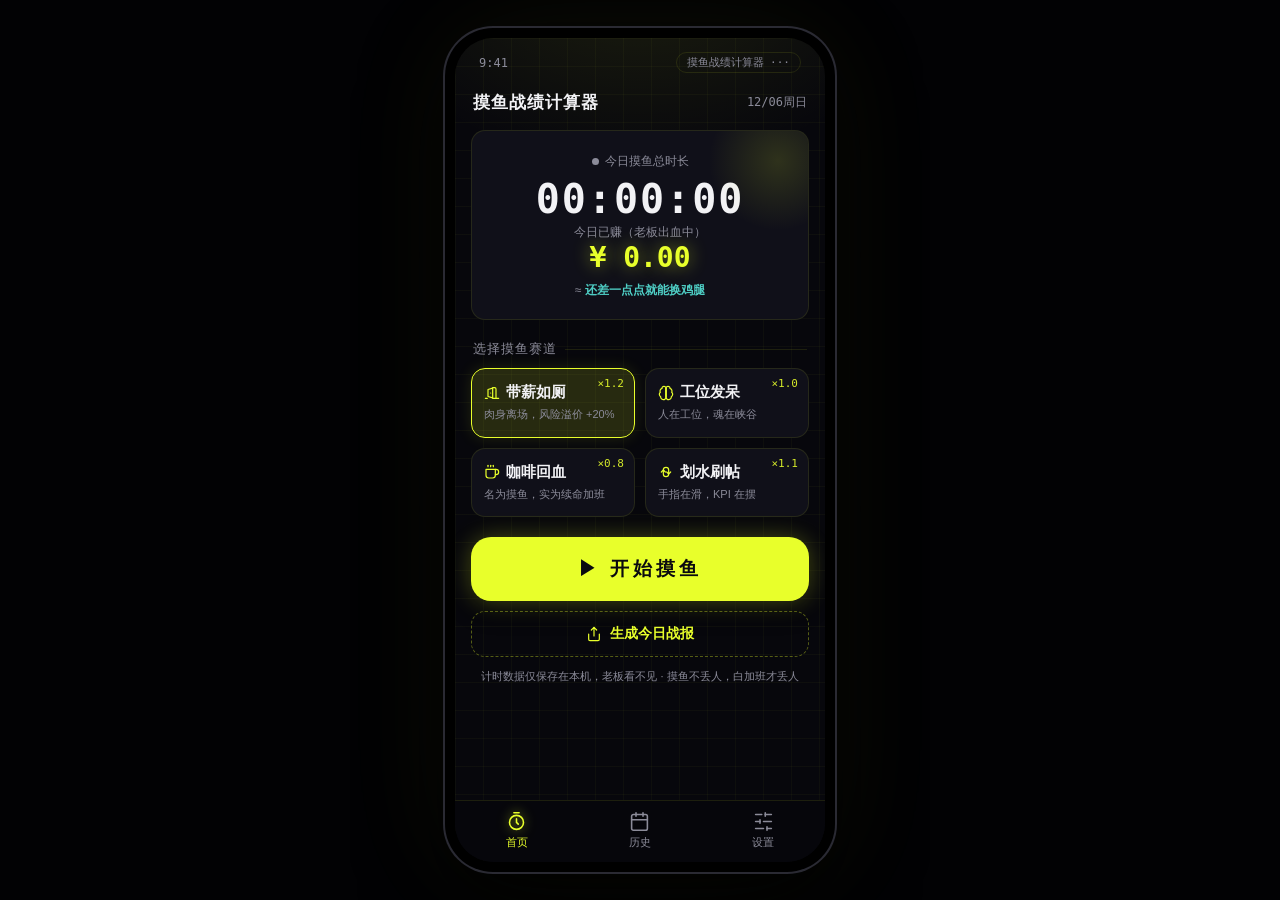
==== index.html @ a944435b "feat: 摸鱼战绩计算器可交互原型（首页/历史/设置/战报 4 页面）" ====
<!DOCTYPE html>
<html lang="zh-CN">
<head>
<meta charset="UTF-8">
<meta name="viewport" content="width=device-width, initial-scale=1.0, viewport-fit=cover">
<title>摸鱼战绩计算器 · 首页</title>
<link rel="stylesheet" href="styles.css">
</head>
<body data-page="home">
<div class="stage"><div class="phone"><div class="screen">
  <main class="page">
    <div class="statusbar"><span>9:41</span><span class="capsule">摸鱼战绩计算器 ···</span></div>

    <div class="page-head rise">
      <h1>摸鱼战绩计算器</h1>
      <span class="date" id="headDate"></span>
    </div>

    <!-- 今日总览 -->
    <div class="card today-panel rise">
      <div class="t-lbl"><span class="live-dot"></span><span class="lbl" id="liveLbl">今日摸鱼总时长</span></div>
      <div class="t-time" id="tTime">00:00:00</div>
      <div class="lbl">今日已赚（老板出血中）</div>
      <div class="t-money neon-text" id="tMoney">¥ 0.00</div>
      <div class="t-eq" id="tEq">≈ <b>还差一点点就能换鸡腿</b></div>
      <div class="session-tag" id="sessionTag" style="display:none;"><span></span></div>
    </div>

    <!-- 摸鱼类型 -->
    <div class="sec-title rise">选择摸鱼赛道</div>
    <div class="type-grid rise" id="typeGrid"></div>

    <!-- 大按钮 -->
    <div class="home-actions rise">
      <button class="btn-big btn-start" id="mainBtn">▶ 开始摸鱼</button>
      <a class="btn-ghost" href="share.html">
        <svg width="16" height="16" viewBox="0 0 24 24" fill="none" stroke="currentColor" stroke-width="1.8" stroke-linecap="round" stroke-linejoin="round"><path d="M4 12v8a2 2 0 0 0 2 2h12a2 2 0 0 0 2-2v-8"/><path d="m16 6-4-4-4 4"/><path d="M12 2v13"/></svg>
        生成今日战报
      </a>
      <div class="home-tip">计时数据仅保存在本机，老板看不见 · 摸鱼不丢人，白加班才丢人</div>
    </div>
  </main>

  <!-- 结算弹窗 -->
  <div class="modal-mask" id="settleModal">
    <div class="modal">
      <h3>本次摸鱼结算</h3>
      <div class="m-time" id="mTime">00:00:00</div>
      <div class="m-money neon-text" id="mMoney">¥ 0.00</div>
      <div class="m-quip" id="mQuip"></div>
      <div class="m-actions">
        <button class="btn-big secondary" id="mClose">知道了</button>
        <a class="btn-big btn-start" href="share.html">生成战报</a>
      </div>
    </div>
  </div>

  <nav class="tabbar">
    <a class="tab" data-nav="home" href="index.html"><svg viewBox="0 0 24 24" fill="none" stroke="currentColor" stroke-linecap="round" stroke-linejoin="round"><circle cx="12" cy="13" r="8"/><path d="M12 9v4l2 2"/><path d="M9 2h6"/></svg><span>首页</span></a>
    <a class="tab" data-nav="history" href="history.html"><svg viewBox="0 0 24 24" fill="none" stroke="currentColor" stroke-linecap="round" stroke-linejoin="round"><rect width="18" height="18" x="3" y="4" rx="2"/><path d="M16 2v4"/><path d="M8 2v4"/><path d="M3 10h18"/></svg><span>历史</span></a>
    <a class="tab" data-nav="settings" href="settings.html"><svg viewBox="0 0 24 24" fill="none" stroke="currentColor" stroke-linecap="round" stroke-linejoin="round"><line x1="21" x2="14" y1="4" y2="4"/><line x1="10" x2="3" y1="4" y2="4"/><line x1="21" x2="12" y1="12" y2="12"/><line x1="8" x2="3" y1="12" y2="12"/><line x1="21" x2="16" y1="20" y2="20"/><line x1="12" x2="3" y1="20" y2="20"/><line x1="14" x2="14" y1="2" y2="6"/><line x1="8" x2="8" y1="10" y2="14"/><line x1="16" x2="16" y1="18" y2="22"/></svg><span>设置</span></a>
  </nav>
</div></div></div>
<script src="mock.js"></script>
<script src="app.js"></script>
<script>document.getElementById('headDate').textContent = new Date().toLocaleDateString('zh-CN',{month:'2-digit',day:'2-digit',weekday:'short'});</script>
</body>
</html>
---- styles.css ----
/* ============ 摸鱼战绩计算器 · 共享样式 ============ */
:root{
  --bg:#07070c; --surface:#101019; --surface2:#181822;
  --neon:#e8ff2b; --neon-dim:rgba(232,255,43,.14); --neon-border:rgba(232,255,43,.35);
  --line:rgba(232,255,43,.10);
  --text:#f2f2f5; --sub:#8b8b99;
  --danger:#ff5d5d; --success:#4ecdc4;
  --mono:"JetBrains Mono",Consolas,Menlo,monospace;
  --body:"PingFang SC","Microsoft YaHei",sans-serif;
}
*{margin:0;padding:0;box-sizing:border-box;-webkit-tap-highlight-color:transparent;}
html,body{height:100%;}
body{background:#020204;font-family:var(--body);color:var(--text);display:flex;align-items:center;justify-content:center;min-height:100vh;}

/* ---------- 手机壳（桌面端） ---------- */
.stage{display:flex;align-items:center;justify-content:center;padding:24px;}
.phone{width:390px;height:min(844px,94vh);background:#000;border-radius:48px;padding:10px;
  box-shadow:0 0 0 2px #2a2a33,0 30px 80px rgba(0,0,0,.8),0 0 120px rgba(232,255,43,.06);}
.screen{position:relative;width:100%;height:100%;background:var(--bg);border-radius:38px;overflow:hidden;display:flex;flex-direction:column;}
/* 网格纹理 + 荧光晕染 */
.screen::before{content:"";position:absolute;inset:0;pointer-events:none;z-index:0;
  background:
    radial-gradient(420px 300px at 50% -80px, rgba(232,255,43,.10), transparent 70%),
    linear-gradient(rgba(232,255,43,.03) 1px, transparent 1px),
    linear-gradient(90deg, rgba(232,255,43,.03) 1px, transparent 1px);
  background-size:auto,28px 28px,28px 28px;}
@media (max-width:480px){
  body{display:block;}
  .stage{padding:0;}
  .phone{width:100%;height:100vh;height:100dvh;border-radius:0;padding:0;box-shadow:none;}
  .screen{border-radius:0;}
}

/* ---------- 页面主体 ---------- */
.page{flex:1;overflow-y:auto;position:relative;z-index:1;padding:0 16px calc(84px + env(safe-area-inset-bottom));scrollbar-width:none;}
.page::-webkit-scrollbar{display:none;}

.statusbar{display:flex;justify-content:space-between;align-items:center;padding:14px 8px 4px;font-size:12px;color:var(--sub);font-family:var(--mono);}
.statusbar .capsule{border:1px solid var(--line);border-radius:99px;padding:2px 10px;font-size:11px;}

.page-head{display:flex;align-items:center;gap:10px;padding:14px 2px 16px;}
.page-head .back{width:34px;height:34px;border-radius:10px;border:1px solid var(--line);display:flex;align-items:center;justify-content:center;color:var(--text);text-decoration:none;background:var(--surface);}
.page-head h1{font-size:17px;letter-spacing:1px;}
.page-head .date{margin-left:auto;font-size:12px;color:var(--sub);font-family:var(--mono);}

/* ---------- 通用组件 ---------- */
.card{background:var(--surface);border:1px solid var(--line);border-radius:14px;padding:16px;}
.lbl{font-size:12px;color:var(--sub);}
.mono{font-family:var(--mono);font-variant-numeric:tabular-nums;}
.neon-text{color:var(--neon);text-shadow:0 0 18px rgba(232,255,43,.45);}

.btn-big{display:flex;align-items:center;justify-content:center;gap:10px;width:100%;height:64px;border:none;border-radius:20px;
  font-size:19px;font-weight:800;letter-spacing:4px;font-family:var(--body);cursor:pointer;transition:transform .12s ease, box-shadow .2s;}
.btn-big:active{transform:scale(.96);}
.btn-start{background:var(--neon);color:#0a0a0f;box-shadow:0 0 24px rgba(232,255,43,.28),0 8px 24px rgba(0,0,0,.4);}
.btn-stop{background:transparent;color:var(--danger);border:2px solid var(--danger);box-shadow:0 0 18px rgba(255,93,93,.15);}
.btn-ghost{display:flex;align-items:center;justify-content:center;gap:8px;width:100%;height:46px;border-radius:14px;margin-top:10px;
  background:transparent;border:1px dashed var(--neon-border);color:var(--neon);font-size:14px;font-weight:600;cursor:pointer;text-decoration:none;transition:background .15s;}
.btn-ghost:active{transform:scale(.97);}

/* 载入动效 */
@keyframes rise{from{opacity:0;transform:translateY(14px);}to{opacity:1;transform:none;}}
.rise{animation:rise .45s cubic-bezier(.2,.8,.2,1) both;}
.rise:nth-child(2){animation-delay:.06s}.rise:nth-child(3){animation-delay:.12s}
.rise:nth-child(4){animation-delay:.18s}.rise:nth-child(5){animation-delay:.24s}

/* ---------- 底部 Tabbar（冻结结构） ---------- */
.tabbar{position:absolute;left:0;right:0;bottom:0;z-index:10;display:flex;
  background:rgba(7,7,12,.92);backdrop-filter:blur(12px);border-top:1px solid var(--line);
  padding-bottom:env(safe-area-inset-bottom);}
.tab{flex:1;display:flex;flex-direction:column;align-items:center;gap:3px;padding:10px 0 12px;
  color:var(--sub);text-decoration:none;font-size:11px;transition:color .15s;}
.tab svg{width:21px;height:21px;stroke-width:1.8;}
.tab.active{color:var(--neon);}
.tab.active svg{filter:drop-shadow(0 0 6px rgba(232,255,43,.6));}

/* ---------- Toast ---------- */
.toast{position:absolute;top:18px;left:50%;transform:translateX(-50%) translateY(-80px);z-index:50;
  background:var(--neon);color:#0a0a0f;font-size:13px;font-weight:700;padding:10px 18px;border-radius:12px;
  box-shadow:0 8px 30px rgba(232,255,43,.3);transition:transform .3s cubic-bezier(.2,.8,.2,1);white-space:nowrap;max-width:88%;}
.toast.show{transform:translateX(-50%) translateY(0);}

/* ---------- 弹窗 ---------- */
.modal-mask{position:absolute;inset:0;z-index:40;background:rgba(2,2,4,.7);backdrop-filter:blur(4px);
  display:none;align-items:center;justify-content:center;padding:24px;}
.modal-mask.show{display:flex;}
.modal{background:var(--surface2);border:1px solid var(--neon-border);border-radius:20px;padding:24px 20px;width:100%;text-align:center;
  box-shadow:0 0 60px rgba(232,255,43,.12);animation:rise .3s both;}
.modal h3{font-size:15px;color:var(--sub);font-weight:500;letter-spacing:2px;}
.modal .m-time{font-family:var(--mono);font-size:34px;font-weight:800;margin:8px 0 2px;}
.modal .m-money{font-family:var(--mono);font-size:24px;font-weight:800;margin-bottom:10px;}
.modal .m-quip{font-size:13px;color:var(--sub);border-top:1px dashed var(--line);padding-top:12px;margin:12px 0 16px;line-height:1.7;}
.modal .m-actions{display:flex;gap:10px;}
.modal .m-actions .btn-big{height:50px;font-size:15px;letter-spacing:2px;flex:1;border-radius:14px;text-decoration:none;}
.modal .m-actions .secondary{background:var(--surface);color:var(--text);border:1px solid var(--line);box-shadow:none;}

/* ============ 首页 ============ */
.today-panel{position:relative;text-align:center;padding:22px 16px 20px;overflow:hidden;}
.today-panel::after{content:"";position:absolute;top:-40px;right:-40px;width:140px;height:140px;border-radius:50%;
  background:radial-gradient(circle,rgba(232,255,43,.14),transparent 70%);pointer-events:none;}
.today-panel .t-lbl{display:flex;justify-content:center;gap:6px;align-items:center;}
.live-dot{width:7px;height:7px;border-radius:50%;background:var(--sub);}
.live-dot.on{background:var(--neon);box-shadow:0 0 8px var(--neon);animation:blink 1s infinite;}
@keyframes blink{50%{opacity:.3;}}
.t-time{font-family:var(--mono);font-size:40px;font-weight:800;letter-spacing:2px;margin:6px 0 2px;font-variant-numeric:tabular-nums;}
.t-money{font-family:var(--mono);font-size:28px;font-weight:800;font-variant-numeric:tabular-nums;}
.t-eq{margin-top:8px;font-size:12px;color:var(--sub);}
.t-eq b{color:var(--success);font-weight:600;}
.session-tag{display:inline-flex;align-items:center;gap:6px;margin-top:10px;background:var(--neon-dim);border:1px solid var(--neon-border);
  color:var(--neon);font-size:11px;padding:4px 12px;border-radius:99px;}

.sec-title{display:flex;align-items:center;gap:8px;font-size:13px;color:var(--sub);margin:20px 2px 10px;letter-spacing:1px;}
.sec-title::after{content:"";flex:1;height:1px;background:var(--line);}

.type-grid{display:grid;grid-template-columns:1fr 1fr;gap:10px;}
.type-card{position:relative;background:var(--surface);border:1.5px solid var(--line);border-radius:14px;padding:14px 12px;cursor:pointer;transition:all .15s;}
.type-card:active{transform:scale(.97);}
.type-card.on{border-color:var(--neon);background:var(--neon-dim);box-shadow:0 0 16px rgba(232,255,43,.12);}
.type-card .t-name{font-size:15px;font-weight:700;display:flex;align-items:center;gap:6px;}
.type-card .t-name svg{width:16px;height:16px;color:var(--neon);}
.type-card .t-desc{font-size:11px;color:var(--sub);margin-top:4px;line-height:1.5;}
.type-card .t-coef{position:absolute;top:8px;right:10px;font-family:var(--mono);font-size:11px;color:var(--neon);opacity:.9;}
.type-card.locked{opacity:.55;pointer-events:none;}

.home-actions{margin-top:20px;}
.home-tip{margin-top:12px;text-align:center;font-size:11px;color:var(--sub);}

.setup-banner{display:flex;align-items:center;gap:10px;background:var(--neon-dim);border:1px solid var(--neon-border);
  border-radius:14px;padding:12px 14px;font-size:13px;color:var(--neon);text-decoration:none;margin-bottom:14px;}

/* ============ 设置页 ============ */
.field{margin-bottom:14px;}
.field .f-lbl{font-size:13px;color:var(--sub);margin-bottom:8px;display:flex;justify-content:space-between;}
.field .f-lbl .req{color:var(--neon);}
.input-wrap{display:flex;align-items:center;background:var(--surface2);border:1.5px solid var(--line);border-radius:14px;padding:0 14px;transition:border .15s;}
.input-wrap:focus-within{border-color:var(--neon);box-shadow:0 0 12px rgba(232,255,43,.1);}
.input-wrap input{flex:1;background:none;border:none;outline:none;color:var(--text);font-family:var(--mono);font-size:20px;font-weight:700;padding:14px 0;}
.input-wrap .unit{color:var(--sub);font-size:13px;}
.seg{display:flex;background:var(--surface2);border:1px solid var(--line);border-radius:14px;padding:4px;gap:4px;}
.seg button{flex:1;border:none;background:transparent;color:var(--sub);font-size:13px;font-weight:600;padding:10px 0;border-radius:10px;cursor:pointer;font-family:var(--body);transition:all .15s;}
.seg button.on{background:var(--neon);color:#0a0a0f;box-shadow:0 0 12px rgba(232,255,43,.25);}
.seg .s-sub{display:block;font-size:10px;font-weight:400;opacity:.7;margin-top:2px;}
.rate-card{text-align:center;padding:20px 16px;background:linear-gradient(160deg,var(--surface2),var(--surface));border:1px solid var(--neon-border);}
.rate-card .r-main{font-family:var(--mono);font-size:32px;font-weight:800;margin:4px 0;}
.rate-card .r-sub{font-size:12px;color:var(--sub);}
.rate-card .r-sub b{color:var(--success);}
.privacy{display:flex;gap:8px;align-items:flex-start;font-size:11px;color:var(--sub);line-height:1.6;margin-top:14px;padding:0 2px;}
.privacy svg{width:14px;height:14px;flex-shrink:0;margin-top:2px;color:var(--neon);}

/* ============ 历史页 ============ */
.level-card{display:flex;align-items:center;gap:14px;background:linear-gradient(140deg,var(--surface2),var(--surface));border:1px solid var(--neon-border);}
.level-card .lv-icon{width:52px;height:52px;border-radius:14px;background:var(--neon-dim);border:1px solid var(--neon-border);
  display:flex;align-items:center;justify-content:center;color:var(--neon);flex-shrink:0;}
.level-card .lv-icon svg{width:26px;height:26px;}
.level-card .lv-name{font-size:17px;font-weight:800;}
.level-card .lv-range{font-size:11px;color:var(--sub);font-family:var(--mono);}
.level-card .bar{height:6px;background:rgba(255,255,255,.08);border-radius:99px;margin-top:8px;overflow:hidden;}
.level-card .bar i{display:block;height:100%;background:var(--neon);border-radius:99px;box-shadow:0 0 8px rgba(232,255,43,.5);}
.level-card .lv-next{font-size:10px;color:var(--sub);margin-top:5px;}

.stat-row{display:grid;grid-template-columns:repeat(3,1fr);gap:10px;margin-top:12px;}
.stat{background:var(--surface);border:1px solid var(--line);border-radius:14px;padding:12px 8px;text-align:center;}
.stat .s-v{font-family:var(--mono);font-size:19px;font-weight:800;}
.stat .s-v small{font-size:11px;font-weight:400;color:var(--sub);}
.stat .s-k{font-size:11px;color:var(--sub);margin-top:2px;}

.day-item{display:flex;align-items:center;gap:12px;background:var(--surface);border:1px solid var(--line);border-radius:14px;padding:13px 14px;margin-bottom:10px;}
.day-item .d-date{flex-shrink:0;width:52px;text-align:center;}
.day-item .d-date .dd{font-family:var(--mono);font-size:17px;font-weight:800;}
.day-item .d-date .dw{font-size:10px;color:var(--sub);}
.day-item .d-info{flex:1;min-width:0;}
.day-item .d-types{font-size:11px;color:var(--sub);white-space:nowrap;overflow:hidden;text-overflow:ellipsis;}
.day-item .d-dur{font-size:12px;color:var(--sub);font-family:var(--mono);}
.day-item .d-money{font-family:var(--mono);font-size:16px;font-weight:800;color:var(--neon);flex-shrink:0;}
.day-item.today{border-color:var(--neon-border);background:var(--neon-dim);}
.day-item .d-share{flex-shrink:0;width:30px;height:30px;border-radius:9px;border:1px solid var(--line);background:none;color:var(--sub);
  display:flex;align-items:center;justify-content:center;cursor:pointer;text-decoration:none;}
.day-item .d-share svg{width:14px;height:14px;}
.empty{text-align:center;padding:48px 0;color:var(--sub);font-size:13px;}

/* ============ 战报页 ============ */
.report-card{position:relative;border-radius:20px;padding:26px 20px 20px;text-align:center;overflow:hidden;
  background:linear-gradient(165deg,#14141f 0%,#0b0b12 60%,#101008 100%);
  border:1.5px solid var(--neon-border);box-shadow:0 0 40px rgba(232,255,43,.10),inset 0 0 60px rgba(232,255,43,.03);}
.report-card::before{content:"";position:absolute;inset:0;pointer-events:none;
  background:linear-gradient(rgba(232,255,43,.04) 1px,transparent 1px);background-size:100% 24px;}
.report-card .rc-brand{font-size:11px;letter-spacing:4px;color:var(--sub);}
.report-card .rc-date{font-family:var(--mono);font-size:12px;color:var(--sub);margin-top:4px;}
.report-card .rc-money{font-family:var(--mono);font-size:52px;font-weight:800;line-height:1.1;margin:14px 0 2px;
  color:var(--neon);text-shadow:0 0 30px rgba(232,255,43,.5);}
.report-card .rc-money small{font-size:20px;}
.report-card .rc-dur{font-family:var(--mono);font-size:14px;color:var(--text);}
.report-card .rc-eq{margin-top:10px;font-size:13px;color:var(--success);}
.report-card .rc-quip{margin:16px auto 0;max-width:270px;font-size:14px;line-height:1.8;color:var(--text);
  border-top:1px dashed var(--line);padding-top:14px;}
.report-card .rc-level{display:inline-flex;align-items:center;gap:6px;margin-top:14px;background:var(--neon);color:#0a0a0f;
  font-size:12px;font-weight:800;padding:5px 14px;border-radius:99px;box-shadow:0 0 16px rgba(232,255,43,.35);}
.report-card .rc-foot{margin-top:16px;font-size:10px;color:var(--sub);letter-spacing:1px;}
.report-actions{margin-top:16px;display:flex;flex-direction:column;gap:10px;}
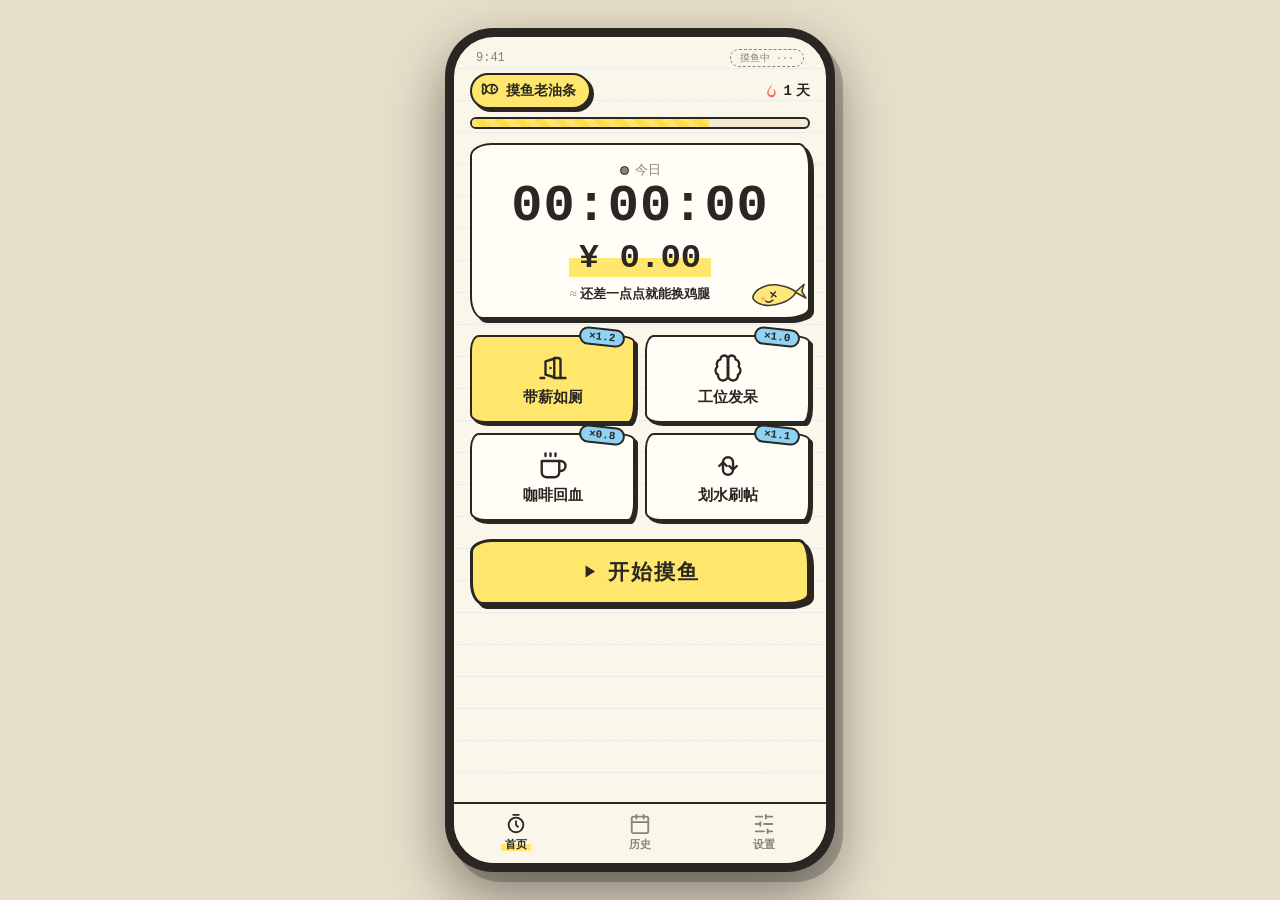
==== commit 075255c3: "refactor: 整体替换为咸鱼涂鸦手绘风，新增暂停/日历/环比/等级说明/历史战报/价目表" ====
--- a/index.html
+++ b/index.html
@@ -3,54 +3,56 @@
 <head>
 <meta charset="UTF-8">
 <meta name="viewport" content="width=device-width, initial-scale=1.0, viewport-fit=cover">
-<title>摸鱼战绩计算器 · 首页</title>
+<title>摸鱼战绩计算器</title>
 <link rel="stylesheet" href="styles.css">
 </head>
 <body data-page="home">
 <div class="stage"><div class="phone"><div class="screen">
   <main class="page">
-    <div class="statusbar"><span>9:41</span><span class="capsule">摸鱼战绩计算器 ···</span></div>
+    <div class="statusbar"><span>9:41</span><span class="capsule">摸鱼中 ···</span></div>
 
-    <div class="page-head rise">
-      <h1>摸鱼战绩计算器</h1>
-      <span class="date" id="headDate"></span>
+    <!-- HUD -->
+    <div class="hud rise">
+      <div class="lv-chip"><span id="homeLvIcon"></span><span id="homeLv">摸鱼新手</span></div>
+      <div class="streak"><svg viewBox="0 0 24 24" stroke="currentColor" stroke-width="0"><path d="M12 2c1 5-4 6-4 11a4 4 0 0 0 8 0c0-2-1-3-1-5 3 2 3 5 3 6a6 6 0 0 1-12 0c0-6 5-8 6-12z"/></svg><span id="streakNum">3</span>天</div>
+    </div>
+    <div class="xp rise"><i id="homeXp" style="width:0%"></i></div>
+
+    <!-- 今日战绩 -->
+    <div class="hero rise">
+      <div class="dot-row"><span class="live-dot"></span><span class="t-lbl" id="liveLbl">今日</span></div>
+      <div class="time" id="tTime">00:00:00</div>
+      <div class="money" id="tMoney">¥ 0.00</div>
+      <div class="eq" id="tEq">≈ <b>还差一点点就能换鸡腿</b></div>
+      <div class="session-tag" id="sessionTag" style="display:none;"><span></span></div>
+      <svg class="mascot" viewBox="0 0 120 84" fill="none" aria-hidden="true">
+        <path d="M16 46 C20 28 50 20 74 30 C88 35 96 41 101 46 C96 52 86 60 70 63 C46 68 22 62 16 46 Z" fill="#FFE66D" stroke="#2A2723" stroke-width="3" stroke-linejoin="round"/>
+        <path d="M99 46 L118 33 L112 46 L118 60 Z" fill="#FFE66D" stroke="#2A2723" stroke-width="3" stroke-linejoin="round"/>
+        <path d="M52 40 l9 9 M61 40 l-9 9" stroke="#2A2723" stroke-width="3" stroke-linecap="round"/>
+        <path d="M40 55 q7 6 14 0" stroke="#2A2723" stroke-width="3" stroke-linecap="round" fill="none"/>
+        <circle cx="36" cy="50" r="4" fill="#FF6B5B" opacity=".45"/>
+      </svg>
     </div>
 
-    <!-- 今日总览 -->
-    <div class="card today-panel rise">
-      <div class="t-lbl"><span class="live-dot"></span><span class="lbl" id="liveLbl">今日摸鱼总时长</span></div>
-      <div class="t-time" id="tTime">00:00:00</div>
-      <div class="lbl">今日已赚（老板出血中）</div>
-      <div class="t-money neon-text" id="tMoney">¥ 0.00</div>
-      <div class="t-eq" id="tEq">≈ <b>还差一点点就能换鸡腿</b></div>
-      <div class="session-tag" id="sessionTag" style="display:none;"><span></span></div>
-    </div>
-
-    <!-- 摸鱼类型 -->
-    <div class="sec-title rise">选择摸鱼赛道</div>
+    <!-- 赛道 -->
     <div class="type-grid rise" id="typeGrid"></div>
 
-    <!-- 大按钮 -->
     <div class="home-actions rise">
-      <button class="btn-big btn-start" id="mainBtn">▶ 开始摸鱼</button>
-      <a class="btn-ghost" href="share.html">
-        <svg width="16" height="16" viewBox="0 0 24 24" fill="none" stroke="currentColor" stroke-width="1.8" stroke-linecap="round" stroke-linejoin="round"><path d="M4 12v8a2 2 0 0 0 2 2h12a2 2 0 0 0 2-2v-8"/><path d="m16 6-4-4-4 4"/><path d="M12 2v13"/></svg>
-        生成今日战报
-      </a>
-      <div class="home-tip">计时数据仅保存在本机，老板看不见 · 摸鱼不丢人，白加班才丢人</div>
+      <button class="btn-big btn-start" id="mainBtn">开始摸鱼</button>
+      <button class="btn-ghost" id="btnEnd" style="display:none;">收工结算</button>
     </div>
   </main>
 
-  <!-- 结算弹窗 -->
   <div class="modal-mask" id="settleModal">
     <div class="modal">
-      <h3>本次摸鱼结算</h3>
+      <div class="tape"></div>
+      <h3>今日结算</h3>
       <div class="m-time" id="mTime">00:00:00</div>
-      <div class="m-money neon-text" id="mMoney">¥ 0.00</div>
+      <div class="m-money" id="mMoney">¥ 0.00</div>
       <div class="m-quip" id="mQuip"></div>
       <div class="m-actions">
-        <button class="btn-big secondary" id="mClose">知道了</button>
-        <a class="btn-big btn-start" href="share.html">生成战报</a>
+        <button class="btn-big secondary" id="mClose">完成</button>
+        <a class="btn-big btn-start" href="share.html">出战报</a>
       </div>
     </div>
   </div>
@@ -63,6 +65,5 @@
 </div></div></div>
 <script src="mock.js"></script>
 <script src="app.js"></script>
-<script>document.getElementById('headDate').textContent = new Date().toLocaleDateString('zh-CN',{month:'2-digit',day:'2-digit',weekday:'short'});</script>
 </body>
 </html>
--- a/styles.css
+++ b/styles.css
@@ -1,199 +1,303 @@
-/* ============ 摸鱼战绩计算器 · 共享样式 ============ */
+/* ============================================================
+ * 咸鱼涂鸦 · 游戏面板版
+ * 原则：大字优先、少字、可点区域大、像游戏 HUD
+ * ============================================================ */
 :root{
-  --bg:#07070c; --surface:#101019; --surface2:#181822;
-  --neon:#e8ff2b; --neon-dim:rgba(232,255,43,.14); --neon-border:rgba(232,255,43,.35);
-  --line:rgba(232,255,43,.10);
-  --text:#f2f2f5; --sub:#8b8b99;
-  --danger:#ff5d5d; --success:#4ecdc4;
-  --mono:"JetBrains Mono",Consolas,Menlo,monospace;
-  --body:"PingFang SC","Microsoft YaHei",sans-serif;
+  --paper:#FBF6EA; --paper2:#F3EAD6; --card:#FFFDF6;
+  --ink:#2A2723; --ink-soft:#8A8375;
+  --hi:#FFE66D; --sea:#8FD3F4; --coral:#FF6B5B; --mint:#7BC47F;
+  --doodle:"Chalkboard SE","Comic Sans MS","STKaiti","KaiTi","楷体",cursive;
+  --body:"PingFang SC","Microsoft YaHei","Hiragino Sans GB",sans-serif;
+  --marker:"Comic Sans MS","Chalkboard SE","Marker Felt","Courier New",monospace;
+  --r1:16px 6px 18px 8px / 8px 18px 6px 16px;
+  --r2:9px 18px 7px 15px / 15px 7px 18px 9px;
+  --r3:22px 11px 24px 13px / 13px 24px 11px 22px;
+  --hard:4px 4px 0 var(--ink);
+  --hard-sm:3px 3px 0 var(--ink);
 }
 *{margin:0;padding:0;box-sizing:border-box;-webkit-tap-highlight-color:transparent;}
 html,body{height:100%;}
-body{background:#020204;font-family:var(--body);color:var(--text);display:flex;align-items:center;justify-content:center;min-height:100vh;}
-
-/* ---------- 手机壳（桌面端） ---------- */
+body{background:#E8DFCB;font-family:var(--body);color:var(--ink);display:flex;align-items:center;justify-content:center;min-height:100vh;}
+
 .stage{display:flex;align-items:center;justify-content:center;padding:24px;}
-.phone{width:390px;height:min(844px,94vh);background:#000;border-radius:48px;padding:10px;
-  box-shadow:0 0 0 2px #2a2a33,0 30px 80px rgba(0,0,0,.8),0 0 120px rgba(232,255,43,.06);}
-.screen{position:relative;width:100%;height:100%;background:var(--bg);border-radius:38px;overflow:hidden;display:flex;flex-direction:column;}
-/* 网格纹理 + 荧光晕染 */
-.screen::before{content:"";position:absolute;inset:0;pointer-events:none;z-index:0;
+.phone{width:390px;height:min(844px,94vh);background:var(--ink);border-radius:48px;padding:9px;
+  box-shadow:8px 10px 0 rgba(42,39,35,.28),0 24px 60px rgba(0,0,0,.45);}
+.screen{position:relative;width:100%;height:100%;background:var(--paper);border-radius:40px;overflow:hidden;display:flex;flex-direction:column;}
+.screen::before{content:"";position:absolute;inset:0;z-index:0;pointer-events:none;opacity:.5;
   background:
-    radial-gradient(420px 300px at 50% -80px, rgba(232,255,43,.10), transparent 70%),
-    linear-gradient(rgba(232,255,43,.03) 1px, transparent 1px),
-    linear-gradient(90deg, rgba(232,255,43,.03) 1px, transparent 1px);
-  background-size:auto,28px 28px,28px 28px;}
+    repeating-linear-gradient(180deg,transparent 0 31px,rgba(143,211,244,.4) 31px 32px),
+    radial-gradient(circle at 6px 5px,rgba(42,39,35,.05) 1px,transparent 1.1px);
+  background-size:auto,20px 20px;}
 @media (max-width:480px){
-  body{display:block;}
-  .stage{padding:0;}
+  body{display:block;} .stage{padding:0;}
   .phone{width:100%;height:100vh;height:100dvh;border-radius:0;padding:0;box-shadow:none;}
   .screen{border-radius:0;}
 }
 
-/* ---------- 页面主体 ---------- */
 .page{flex:1;overflow-y:auto;position:relative;z-index:1;padding:0 16px calc(84px + env(safe-area-inset-bottom));scrollbar-width:none;}
 .page::-webkit-scrollbar{display:none;}
 
-.statusbar{display:flex;justify-content:space-between;align-items:center;padding:14px 8px 4px;font-size:12px;color:var(--sub);font-family:var(--mono);}
-.statusbar .capsule{border:1px solid var(--line);border-radius:99px;padding:2px 10px;font-size:11px;}
-
-.page-head{display:flex;align-items:center;gap:10px;padding:14px 2px 16px;}
-.page-head .back{width:34px;height:34px;border-radius:10px;border:1px solid var(--line);display:flex;align-items:center;justify-content:center;color:var(--text);text-decoration:none;background:var(--surface);}
-.page-head h1{font-size:17px;letter-spacing:1px;}
-.page-head .date{margin-left:auto;font-size:12px;color:var(--sub);font-family:var(--mono);}
-
-/* ---------- 通用组件 ---------- */
-.card{background:var(--surface);border:1px solid var(--line);border-radius:14px;padding:16px;}
-.lbl{font-size:12px;color:var(--sub);}
-.mono{font-family:var(--mono);font-variant-numeric:tabular-nums;}
-.neon-text{color:var(--neon);text-shadow:0 0 18px rgba(232,255,43,.45);}
-
-.btn-big{display:flex;align-items:center;justify-content:center;gap:10px;width:100%;height:64px;border:none;border-radius:20px;
-  font-size:19px;font-weight:800;letter-spacing:4px;font-family:var(--body);cursor:pointer;transition:transform .12s ease, box-shadow .2s;}
-.btn-big:active{transform:scale(.96);}
-.btn-start{background:var(--neon);color:#0a0a0f;box-shadow:0 0 24px rgba(232,255,43,.28),0 8px 24px rgba(0,0,0,.4);}
-.btn-stop{background:transparent;color:var(--danger);border:2px solid var(--danger);box-shadow:0 0 18px rgba(255,93,93,.15);}
-.btn-ghost{display:flex;align-items:center;justify-content:center;gap:8px;width:100%;height:46px;border-radius:14px;margin-top:10px;
-  background:transparent;border:1px dashed var(--neon-border);color:var(--neon);font-size:14px;font-weight:600;cursor:pointer;text-decoration:none;transition:background .15s;}
-.btn-ghost:active{transform:scale(.97);}
-
-/* 载入动效 */
-@keyframes rise{from{opacity:0;transform:translateY(14px);}to{opacity:1;transform:none;}}
-.rise{animation:rise .45s cubic-bezier(.2,.8,.2,1) both;}
-.rise:nth-child(2){animation-delay:.06s}.rise:nth-child(3){animation-delay:.12s}
-.rise:nth-child(4){animation-delay:.18s}.rise:nth-child(5){animation-delay:.24s}
-
-/* ---------- 底部 Tabbar（冻结结构） ---------- */
-.tabbar{position:absolute;left:0;right:0;bottom:0;z-index:10;display:flex;
-  background:rgba(7,7,12,.92);backdrop-filter:blur(12px);border-top:1px solid var(--line);
-  padding-bottom:env(safe-area-inset-bottom);}
-.tab{flex:1;display:flex;flex-direction:column;align-items:center;gap:3px;padding:10px 0 12px;
-  color:var(--sub);text-decoration:none;font-size:11px;transition:color .15s;}
-.tab svg{width:21px;height:21px;stroke-width:1.8;}
-.tab.active{color:var(--neon);}
-.tab.active svg{filter:drop-shadow(0 0 6px rgba(232,255,43,.6));}
-
-/* ---------- Toast ---------- */
-.toast{position:absolute;top:18px;left:50%;transform:translateX(-50%) translateY(-80px);z-index:50;
-  background:var(--neon);color:#0a0a0f;font-size:13px;font-weight:700;padding:10px 18px;border-radius:12px;
-  box-shadow:0 8px 30px rgba(232,255,43,.3);transition:transform .3s cubic-bezier(.2,.8,.2,1);white-space:nowrap;max-width:88%;}
-.toast.show{transform:translateX(-50%) translateY(0);}
-
-/* ---------- 弹窗 ---------- */
-.modal-mask{position:absolute;inset:0;z-index:40;background:rgba(2,2,4,.7);backdrop-filter:blur(4px);
-  display:none;align-items:center;justify-content:center;padding:24px;}
+/* 顶部：只留时间 */
+.statusbar{display:flex;justify-content:space-between;align-items:center;padding:12px 6px 2px;
+  font-size:12px;color:var(--ink-soft);font-family:var(--marker);}
+.statusbar .capsule{border:1.5px dashed var(--ink-soft);border-radius:99px;padding:1px 9px;font-size:10px;}
+
+.page-head{display:flex;align-items:center;gap:10px;padding:10px 2px 12px;}
+.page-head h1{font-family:var(--doodle);font-size:21px;font-weight:700;line-height:1.2;
+  text-decoration:underline;text-decoration-style:wavy;text-decoration-color:var(--hi);text-decoration-thickness:5px;text-underline-offset:6px;}
+.page-head .date{margin-left:auto;font-size:11px;color:var(--ink-soft);font-family:var(--doodle);}
+.page-head .back{width:36px;height:36px;border-radius:var(--r1);border:2.5px solid var(--ink);background:var(--card);
+  display:flex;align-items:center;justify-content:center;color:var(--ink);text-decoration:none;box-shadow:var(--hard-sm);}
+.page-head .back:active{transform:translate(2px,2px);box-shadow:none;}
+
+.card{position:relative;background:var(--card);border:2.5px solid var(--ink);border-radius:var(--r1);padding:16px;box-shadow:var(--hard-sm);}
+.tape{position:absolute;top:-9px;left:50%;width:60px;height:18px;transform:translateX(-50%) rotate(-3deg);
+  background:rgba(255,230,109,.75);border-left:1px dashed rgba(42,39,35,.35);border-right:1px dashed rgba(42,39,35,.35);}
+.mono{font-family:var(--marker);font-variant-numeric:tabular-nums;}
+
+@keyframes pop{0%{opacity:0;transform:translateY(12px) rotate(-1.5deg) scale(.97);}100%{opacity:1;transform:none;}}
+.rise{animation:pop .42s cubic-bezier(.34,1.5,.5,1) both;}
+.rise:nth-child(2){animation-delay:.05s}.rise:nth-child(3){animation-delay:.1s}
+.rise:nth-child(4){animation-delay:.15s}.rise:nth-child(5){animation-delay:.2s}
+
+/* ---------- 按钮 ---------- */
+.btn-big{display:flex;align-items:center;justify-content:center;gap:9px;width:100%;height:66px;
+  border:3px solid var(--ink);border-radius:var(--r3);font-family:var(--doodle);font-size:21px;font-weight:700;letter-spacing:2px;
+  cursor:pointer;box-shadow:var(--hard);transition:transform .1s,box-shadow .1s;}
+.btn-big:active{transform:translate(3px,3px);box-shadow:none;}
+.btn-start{background:var(--hi);color:var(--ink);}
+.btn-stop{background:var(--coral);color:#fff;}
+.btn-ghost{display:flex;align-items:center;justify-content:center;gap:8px;width:100%;height:48px;margin-top:10px;
+  background:var(--card);border:2.5px dashed var(--ink);border-radius:var(--r2);color:var(--ink);font-family:var(--doodle);
+  font-size:15px;font-weight:700;cursor:pointer;text-decoration:none;box-shadow:var(--hard-sm);transition:transform .1s,box-shadow .1s;}
+.btn-ghost:active{transform:translate(2px,2px);box-shadow:none;}
+
+/* ---------- Tabbar ---------- */
+.tabbar{position:absolute;left:0;right:0;bottom:0;z-index:10;display:flex;background:var(--paper);
+  border-top:2.5px solid var(--ink);padding-bottom:env(safe-area-inset-bottom);}
+.tab{flex:1;display:flex;flex-direction:column;align-items:center;gap:2px;padding:9px 0 11px;
+  color:var(--ink-soft);text-decoration:none;font-size:11px;font-family:var(--doodle);font-weight:700;}
+.tab svg{width:22px;height:22px;stroke-width:2;}
+.tab.active{color:var(--ink);}
+.tab.active span{background:linear-gradient(transparent 48%,var(--hi) 48% 92%,transparent 92%);padding:0 4px;}
+
+/* ---------- Toast / 弹窗 ---------- */
+.toast{position:absolute;top:20px;left:50%;transform:translateX(-50%) translateY(-90px) rotate(-2deg);z-index:50;
+  background:var(--hi);border:2.5px solid var(--ink);color:var(--ink);font-family:var(--doodle);font-size:13px;font-weight:700;
+  padding:9px 16px;border-radius:var(--r2);box-shadow:var(--hard-sm);transition:transform .32s cubic-bezier(.34,1.5,.5,1);
+  white-space:nowrap;max-width:90%;}
+.toast.show{transform:translateX(-50%) translateY(0) rotate(-2deg);}
+
+.modal-mask{position:absolute;inset:0;z-index:40;background:rgba(42,39,35,.45);display:none;align-items:center;justify-content:center;padding:22px;}
 .modal-mask.show{display:flex;}
-.modal{background:var(--surface2);border:1px solid var(--neon-border);border-radius:20px;padding:24px 20px;width:100%;text-align:center;
-  box-shadow:0 0 60px rgba(232,255,43,.12);animation:rise .3s both;}
-.modal h3{font-size:15px;color:var(--sub);font-weight:500;letter-spacing:2px;}
-.modal .m-time{font-family:var(--mono);font-size:34px;font-weight:800;margin:8px 0 2px;}
-.modal .m-money{font-family:var(--mono);font-size:24px;font-weight:800;margin-bottom:10px;}
-.modal .m-quip{font-size:13px;color:var(--sub);border-top:1px dashed var(--line);padding-top:12px;margin:12px 0 16px;line-height:1.7;}
+.modal{position:relative;background:var(--card);border:3px solid var(--ink);border-radius:var(--r3);padding:28px 18px 18px;
+  width:100%;text-align:center;box-shadow:var(--hard);animation:pop .3s cubic-bezier(.34,1.5,.5,1) both;}
+.modal h3{font-family:var(--doodle);font-size:20px;letter-spacing:2px;}
+.modal .m-time{font-family:var(--marker);font-size:30px;margin:6px 0 2px;color:var(--ink-soft);}
+.modal .m-money{display:inline-block;font-family:var(--marker);font-size:44px;font-weight:700;padding:0 10px;margin-bottom:6px;
+  background:linear-gradient(transparent 52%,var(--hi) 52% 96%,transparent 96%);}
+.modal .m-quip{font-family:var(--doodle);font-size:14px;line-height:1.7;padding:12px 0 16px;}
 .modal .m-actions{display:flex;gap:10px;}
-.modal .m-actions .btn-big{height:50px;font-size:15px;letter-spacing:2px;flex:1;border-radius:14px;text-decoration:none;}
-.modal .m-actions .secondary{background:var(--surface);color:var(--text);border:1px solid var(--line);box-shadow:none;}
-
-/* ============ 首页 ============ */
-.today-panel{position:relative;text-align:center;padding:22px 16px 20px;overflow:hidden;}
-.today-panel::after{content:"";position:absolute;top:-40px;right:-40px;width:140px;height:140px;border-radius:50%;
-  background:radial-gradient(circle,rgba(232,255,43,.14),transparent 70%);pointer-events:none;}
-.today-panel .t-lbl{display:flex;justify-content:center;gap:6px;align-items:center;}
-.live-dot{width:7px;height:7px;border-radius:50%;background:var(--sub);}
-.live-dot.on{background:var(--neon);box-shadow:0 0 8px var(--neon);animation:blink 1s infinite;}
-@keyframes blink{50%{opacity:.3;}}
-.t-time{font-family:var(--mono);font-size:40px;font-weight:800;letter-spacing:2px;margin:6px 0 2px;font-variant-numeric:tabular-nums;}
-.t-money{font-family:var(--mono);font-size:28px;font-weight:800;font-variant-numeric:tabular-nums;}
-.t-eq{margin-top:8px;font-size:12px;color:var(--sub);}
-.t-eq b{color:var(--success);font-weight:600;}
-.session-tag{display:inline-flex;align-items:center;gap:6px;margin-top:10px;background:var(--neon-dim);border:1px solid var(--neon-border);
-  color:var(--neon);font-size:11px;padding:4px 12px;border-radius:99px;}
-
-.sec-title{display:flex;align-items:center;gap:8px;font-size:13px;color:var(--sub);margin:20px 2px 10px;letter-spacing:1px;}
-.sec-title::after{content:"";flex:1;height:1px;background:var(--line);}
-
-.type-grid{display:grid;grid-template-columns:1fr 1fr;gap:10px;}
-.type-card{position:relative;background:var(--surface);border:1.5px solid var(--line);border-radius:14px;padding:14px 12px;cursor:pointer;transition:all .15s;}
-.type-card:active{transform:scale(.97);}
-.type-card.on{border-color:var(--neon);background:var(--neon-dim);box-shadow:0 0 16px rgba(232,255,43,.12);}
-.type-card .t-name{font-size:15px;font-weight:700;display:flex;align-items:center;gap:6px;}
-.type-card .t-name svg{width:16px;height:16px;color:var(--neon);}
-.type-card .t-desc{font-size:11px;color:var(--sub);margin-top:4px;line-height:1.5;}
-.type-card .t-coef{position:absolute;top:8px;right:10px;font-family:var(--mono);font-size:11px;color:var(--neon);opacity:.9;}
-.type-card.locked{opacity:.55;pointer-events:none;}
-
-.home-actions{margin-top:20px;}
-.home-tip{margin-top:12px;text-align:center;font-size:11px;color:var(--sub);}
-
-.setup-banner{display:flex;align-items:center;gap:10px;background:var(--neon-dim);border:1px solid var(--neon-border);
-  border-radius:14px;padding:12px 14px;font-size:13px;color:var(--neon);text-decoration:none;margin-bottom:14px;}
-
-/* ============ 设置页 ============ */
+.modal .m-actions .btn-big{height:52px;font-size:16px;letter-spacing:1px;flex:1;border-width:2.5px;text-decoration:none;}
+.modal .m-actions .secondary{background:var(--card);color:var(--ink);}
+
+/* ---------- 首页 HUD ---------- */
+.hud{display:flex;align-items:center;gap:8px;margin-top:4px;}
+.lv-chip{display:flex;align-items:center;gap:7px;background:var(--hi);border:2.5px solid var(--ink);border-radius:99px;
+  padding:5px 13px 5px 9px;box-shadow:var(--hard-sm);font-family:var(--doodle);font-size:14px;font-weight:700;}
+.lv-chip svg{width:18px;height:18px;stroke-width:2.2;}
+.streak{margin-left:auto;display:flex;align-items:center;gap:4px;font-family:var(--marker);font-size:14px;font-weight:700;}
+.streak svg{width:17px;height:17px;color:var(--coral);fill:var(--coral);}
+.xp{height:12px;margin:8px 0 0;background:var(--paper2);border:2.5px solid var(--ink);border-radius:99px;overflow:hidden;}
+.xp i{display:block;height:100%;background:repeating-linear-gradient(45deg,var(--hi) 0 7px,#FFDC4A 7px 14px);transition:width .5s;}
+
+/* 主数值区 */
+.hero{position:relative;text-align:center;padding:18px 10px 14px;margin-top:14px;
+  background:var(--card);border:2.5px solid var(--ink);border-radius:var(--r3);box-shadow:var(--hard);}
+.hero .dot-row{display:flex;align-items:center;justify-content:center;gap:6px;height:14px;}
+.live-dot{width:9px;height:9px;border-radius:50%;background:var(--ink-soft);border:1.5px solid var(--ink);}
+.live-dot.on{background:var(--coral);animation:blink 1.1s infinite;}
+@keyframes blink{50%{opacity:.25;}}
+.hero .t-lbl{font-family:var(--doodle);font-size:13px;color:var(--ink-soft);}
+.hero .time{font-family:var(--marker);font-size:52px;font-weight:700;line-height:1.15;letter-spacing:1px;font-variant-numeric:tabular-nums;}
+.hero .money{display:inline-block;font-family:var(--marker);font-size:34px;font-weight:700;padding:2px 10px;
+  background:linear-gradient(transparent 50%,var(--hi) 50% 95%,transparent 95%);font-variant-numeric:tabular-nums;}
+.hero .eq{margin-top:6px;font-family:var(--doodle);font-size:13px;color:var(--ink-soft);}
+.hero .eq b{color:var(--ink);}
+.session-tag{display:inline-flex;align-items:center;gap:5px;margin-top:8px;background:var(--card);
+  border:2px solid var(--ink);border-radius:99px;padding:3px 11px;font-size:12px;font-family:var(--doodle);font-weight:700;}
+.session-tag::before{content:"";width:7px;height:7px;border-radius:50%;background:var(--coral);}
+.mascot{position:absolute;right:2px;bottom:2px;width:62px;height:44px;transform:rotate(-8deg);pointer-events:none;opacity:.9;}
+
+/* 赛道 */
+.type-grid{display:grid;grid-template-columns:1fr 1fr;gap:10px;margin-top:16px;}
+.type-card{position:relative;background:var(--card);border:2.5px solid var(--ink);border-radius:var(--r2);
+  padding:16px 10px 14px;cursor:pointer;box-shadow:var(--hard-sm);text-align:center;
+  transition:transform .12s,box-shadow .12s,background .12s;}
+.type-card:active{transform:translate(2px,2px);box-shadow:none;}
+.type-card.on{background:var(--hi);}
+.type-card .t-name{display:flex;flex-direction:column;align-items:center;gap:5px;font-family:var(--doodle);font-size:15px;font-weight:700;}
+.type-card .t-name svg{width:30px;height:30px;stroke-width:1.9;}
+.type-card .t-coef{position:absolute;top:-9px;right:8px;font-family:var(--marker);font-size:11px;font-weight:700;
+  background:var(--sea);border:2px solid var(--ink);border-radius:99px;padding:1px 8px;transform:rotate(6deg);}
+.type-card.locked{opacity:.4;pointer-events:none;}
+.home-actions{margin-top:18px;}
+
+/* ---------- 设置 ---------- */
 .field{margin-bottom:14px;}
-.field .f-lbl{font-size:13px;color:var(--sub);margin-bottom:8px;display:flex;justify-content:space-between;}
-.field .f-lbl .req{color:var(--neon);}
-.input-wrap{display:flex;align-items:center;background:var(--surface2);border:1.5px solid var(--line);border-radius:14px;padding:0 14px;transition:border .15s;}
-.input-wrap:focus-within{border-color:var(--neon);box-shadow:0 0 12px rgba(232,255,43,.1);}
-.input-wrap input{flex:1;background:none;border:none;outline:none;color:var(--text);font-family:var(--mono);font-size:20px;font-weight:700;padding:14px 0;}
-.input-wrap .unit{color:var(--sub);font-size:13px;}
-.seg{display:flex;background:var(--surface2);border:1px solid var(--line);border-radius:14px;padding:4px;gap:4px;}
-.seg button{flex:1;border:none;background:transparent;color:var(--sub);font-size:13px;font-weight:600;padding:10px 0;border-radius:10px;cursor:pointer;font-family:var(--body);transition:all .15s;}
-.seg button.on{background:var(--neon);color:#0a0a0f;box-shadow:0 0 12px rgba(232,255,43,.25);}
-.seg .s-sub{display:block;font-size:10px;font-weight:400;opacity:.7;margin-top:2px;}
-.rate-card{text-align:center;padding:20px 16px;background:linear-gradient(160deg,var(--surface2),var(--surface));border:1px solid var(--neon-border);}
-.rate-card .r-main{font-family:var(--mono);font-size:32px;font-weight:800;margin:4px 0;}
-.rate-card .r-sub{font-size:12px;color:var(--sub);}
-.rate-card .r-sub b{color:var(--success);}
-.privacy{display:flex;gap:8px;align-items:flex-start;font-size:11px;color:var(--sub);line-height:1.6;margin-top:14px;padding:0 2px;}
-.privacy svg{width:14px;height:14px;flex-shrink:0;margin-top:2px;color:var(--neon);}
-
-/* ============ 历史页 ============ */
-.level-card{display:flex;align-items:center;gap:14px;background:linear-gradient(140deg,var(--surface2),var(--surface));border:1px solid var(--neon-border);}
-.level-card .lv-icon{width:52px;height:52px;border-radius:14px;background:var(--neon-dim);border:1px solid var(--neon-border);
-  display:flex;align-items:center;justify-content:center;color:var(--neon);flex-shrink:0;}
-.level-card .lv-icon svg{width:26px;height:26px;}
-.level-card .lv-name{font-size:17px;font-weight:800;}
-.level-card .lv-range{font-size:11px;color:var(--sub);font-family:var(--mono);}
-.level-card .bar{height:6px;background:rgba(255,255,255,.08);border-radius:99px;margin-top:8px;overflow:hidden;}
-.level-card .bar i{display:block;height:100%;background:var(--neon);border-radius:99px;box-shadow:0 0 8px rgba(232,255,43,.5);}
-.level-card .lv-next{font-size:10px;color:var(--sub);margin-top:5px;}
-
-.stat-row{display:grid;grid-template-columns:repeat(3,1fr);gap:10px;margin-top:12px;}
-.stat{background:var(--surface);border:1px solid var(--line);border-radius:14px;padding:12px 8px;text-align:center;}
-.stat .s-v{font-family:var(--mono);font-size:19px;font-weight:800;}
-.stat .s-v small{font-size:11px;font-weight:400;color:var(--sub);}
-.stat .s-k{font-size:11px;color:var(--sub);margin-top:2px;}
-
-.day-item{display:flex;align-items:center;gap:12px;background:var(--surface);border:1px solid var(--line);border-radius:14px;padding:13px 14px;margin-bottom:10px;}
-.day-item .d-date{flex-shrink:0;width:52px;text-align:center;}
-.day-item .d-date .dd{font-family:var(--mono);font-size:17px;font-weight:800;}
-.day-item .d-date .dw{font-size:10px;color:var(--sub);}
-.day-item .d-info{flex:1;min-width:0;}
-.day-item .d-types{font-size:11px;color:var(--sub);white-space:nowrap;overflow:hidden;text-overflow:ellipsis;}
-.day-item .d-dur{font-size:12px;color:var(--sub);font-family:var(--mono);}
-.day-item .d-money{font-family:var(--mono);font-size:16px;font-weight:800;color:var(--neon);flex-shrink:0;}
-.day-item.today{border-color:var(--neon-border);background:var(--neon-dim);}
-.day-item .d-share{flex-shrink:0;width:30px;height:30px;border-radius:9px;border:1px solid var(--line);background:none;color:var(--sub);
-  display:flex;align-items:center;justify-content:center;cursor:pointer;text-decoration:none;}
-.day-item .d-share svg{width:14px;height:14px;}
-.empty{text-align:center;padding:48px 0;color:var(--sub);font-size:13px;}
-
-/* ============ 战报页 ============ */
-.report-card{position:relative;border-radius:20px;padding:26px 20px 20px;text-align:center;overflow:hidden;
-  background:linear-gradient(165deg,#14141f 0%,#0b0b12 60%,#101008 100%);
-  border:1.5px solid var(--neon-border);box-shadow:0 0 40px rgba(232,255,43,.10),inset 0 0 60px rgba(232,255,43,.03);}
-.report-card::before{content:"";position:absolute;inset:0;pointer-events:none;
-  background:linear-gradient(rgba(232,255,43,.04) 1px,transparent 1px);background-size:100% 24px;}
-.report-card .rc-brand{font-size:11px;letter-spacing:4px;color:var(--sub);}
-.report-card .rc-date{font-family:var(--mono);font-size:12px;color:var(--sub);margin-top:4px;}
-.report-card .rc-money{font-family:var(--mono);font-size:52px;font-weight:800;line-height:1.1;margin:14px 0 2px;
-  color:var(--neon);text-shadow:0 0 30px rgba(232,255,43,.5);}
-.report-card .rc-money small{font-size:20px;}
-.report-card .rc-dur{font-family:var(--mono);font-size:14px;color:var(--text);}
-.report-card .rc-eq{margin-top:10px;font-size:13px;color:var(--success);}
-.report-card .rc-quip{margin:16px auto 0;max-width:270px;font-size:14px;line-height:1.8;color:var(--text);
-  border-top:1px dashed var(--line);padding-top:14px;}
-.report-card .rc-level{display:inline-flex;align-items:center;gap:6px;margin-top:14px;background:var(--neon);color:#0a0a0f;
-  font-size:12px;font-weight:800;padding:5px 14px;border-radius:99px;box-shadow:0 0 16px rgba(232,255,43,.35);}
-.report-card .rc-foot{margin-top:16px;font-size:10px;color:var(--sub);letter-spacing:1px;}
-.report-actions{margin-top:16px;display:flex;flex-direction:column;gap:10px;}
+.field .f-lbl{font-family:var(--doodle);font-size:16px;font-weight:700;margin-bottom:7px;}
+.input-wrap{display:flex;align-items:center;background:var(--card);border:2.5px solid var(--ink);border-radius:var(--r1);
+  padding:0 14px;box-shadow:var(--hard-sm);}
+.input-wrap:focus-within{box-shadow:var(--hard-sm),0 0 0 3px rgba(255,230,109,.6);}
+.input-wrap input{flex:1;background:none;border:none;outline:none;color:var(--ink);font-family:var(--marker);
+  font-size:24px;font-weight:700;padding:12px 0;min-width:0;}
+.input-wrap .unit{color:var(--ink-soft);font-size:13px;font-family:var(--body);white-space:nowrap;}
+
+.seg{display:flex;gap:6px;}
+.seg button{flex:1;border:2.5px solid var(--ink);background:var(--card);color:var(--ink);font-size:15px;font-weight:700;
+  font-family:var(--doodle);padding:12px 0;border-radius:var(--r2);cursor:pointer;box-shadow:var(--hard-sm);
+  transition:transform .1s,box-shadow .1s,background .15s;}
+.seg button:active{transform:translate(2px,2px);box-shadow:none;}
+.seg button.on{background:var(--hi);}
+
+.rate-card{text-align:center;padding:20px 16px;margin-top:6px;}
+.rate-card .r-main{display:inline-block;font-family:var(--marker);font-size:38px;font-weight:700;padding:0 8px;
+  background:linear-gradient(transparent 55%,var(--hi) 55% 95%,transparent 95%);}
+.rate-card .r-sub{margin-top:4px;font-family:var(--doodle);font-size:13px;color:var(--ink-soft);}
+.rate-card .r-sub b{color:var(--ink);}
+
+/* ---------- 历史 ---------- */
+.level-card{display:flex;align-items:center;gap:14px;padding:20px 16px 16px;margin-top:6px;}
+.level-card .lv-icon{width:56px;height:56px;border-radius:var(--r1);background:var(--hi);border:2.5px solid var(--ink);
+  display:flex;align-items:center;justify-content:center;flex-shrink:0;box-shadow:var(--hard-sm);transform:rotate(-3deg);}
+.level-card .lv-icon svg{width:28px;height:28px;stroke-width:2.1;}
+.level-card .lv-name{font-family:var(--doodle);font-size:20px;font-weight:700;}
+.level-card .lv-range{font-family:var(--marker);font-size:13px;color:var(--ink-soft);margin-top:1px;}
+.level-card .bar{height:12px;background:var(--paper2);border:2px solid var(--ink);border-radius:99px;margin-top:8px;overflow:hidden;}
+.level-card .bar i{display:block;height:100%;background:repeating-linear-gradient(45deg,var(--hi) 0 7px,#FFDC4A 7px 14px);}
+
+.stat-row{display:grid;grid-template-columns:repeat(3,1fr);gap:9px;margin-top:14px;}
+.stat{background:var(--card);border:2.5px solid var(--ink);border-radius:var(--r2);padding:14px 6px 12px;text-align:center;box-shadow:var(--hard-sm);}
+.stat .s-v{font-family:var(--marker);font-size:21px;font-weight:700;line-height:1.2;}
+.stat .s-v small{font-size:11px;font-family:var(--doodle);font-weight:400;color:var(--ink-soft);}
+.stat .s-v.hi{background:linear-gradient(transparent 55%,var(--hi) 55% 95%,transparent 95%);display:inline-block;padding:0 4px;}
+.stat .s-k{font-family:var(--doodle);font-size:12px;color:var(--ink-soft);margin-top:4px;}
+
+/* ---------- 月历 ---------- */
+.cal{background:var(--card);border:2.5px solid var(--ink);border-radius:var(--r3);
+  padding:14px 12px 12px;box-shadow:var(--hard-sm);margin-top:16px;}
+.cal-head{display:flex;align-items:center;justify-content:space-between;padding:0 2px 10px;}
+.cal-title{font-family:var(--doodle);font-size:17px;font-weight:700;}
+.cal-title small{font-family:var(--body);font-size:11px;font-weight:400;color:var(--ink-soft);margin-left:6px;}
+.cal-nav{width:30px;height:30px;border:2px solid var(--ink);border-radius:var(--r1);background:var(--card);
+  color:var(--ink);font-family:var(--doodle);font-size:17px;font-weight:700;line-height:1;cursor:pointer;
+  box-shadow:2px 2px 0 var(--ink);}
+.cal-nav:active{transform:translate(2px,2px);box-shadow:none;}
+.cal-nav:disabled{opacity:.28;box-shadow:none;cursor:default;}
+.cal-week{display:grid;grid-template-columns:repeat(7,1fr);gap:4px;margin-bottom:5px;}
+.cal-week span{text-align:center;font-size:11px;color:var(--ink-soft);font-family:var(--doodle);}
+.cal-grid{display:grid;grid-template-columns:repeat(7,1fr);gap:4px;}
+.cal-cell{height:48px;border:2px solid transparent;border-radius:8px 5px 9px 6px / 6px 9px 5px 8px;
+  background:transparent;display:flex;flex-direction:column;align-items:center;justify-content:center;
+  gap:1px;cursor:pointer;padding:0;font-family:var(--body);}
+.cal-cell .cd{font-family:var(--marker);font-size:13px;line-height:1;color:var(--ink);}
+.cal-cell .cm{font-family:var(--marker);font-size:9px;line-height:1;color:#5C5546;height:9px;}
+.cal-cell.blank{visibility:hidden;cursor:default;}
+.cal-cell.rest{background:var(--paper2);}
+.cal-cell.lv1{background:rgba(255,230,109,.4);}
+.cal-cell.lv2{background:rgba(255,230,109,.68);}
+.cal-cell.lv3{background:var(--hi);}
+.cal-cell.today{border-color:var(--ink);}
+.cal-cell.sel{border-color:var(--ink);border-width:2.5px;box-shadow:2px 2px 0 var(--ink);}
+.cal-cell:active{transform:translate(1px,1px);}
+.cal-legend{display:flex;align-items:center;gap:4px;margin-top:10px;padding-left:2px;
+  font-size:10px;color:var(--ink-soft);font-family:var(--doodle);}
+.cal-legend i{width:11px;height:11px;border-radius:3px;border:1.5px solid var(--ink);}
+.cal-legend .lg1{background:rgba(255,230,109,.4);}
+.cal-legend .lg2{background:rgba(255,230,109,.68);}
+.cal-legend .lg3{background:var(--hi);}
+.cal-legend span{margin-left:4px;}
+
+/* 选中日详情 */
+.cal-detail{margin-top:12px;padding:15px 16px 16px;}
+.cd-head{display:flex;align-items:center;gap:8px;}
+.cd-date{font-family:var(--doodle);font-size:15px;font-weight:700;}
+.cd-money{margin-left:auto;font-family:var(--marker);font-size:24px;font-weight:700;
+  background:linear-gradient(transparent 55%,var(--hi) 55% 95%,transparent 95%);padding:0 4px;}
+.cd-row{display:flex;flex-wrap:wrap;gap:6px 14px;margin-top:8px;font-family:var(--doodle);
+  font-size:13px;color:var(--ink-soft);}
+.cd-row b{font-family:var(--marker);color:var(--ink);font-size:14px;}
+
+/* ---------- 战报 ---------- */
+.report-card{position:relative;background:var(--card);border:3px solid var(--ink);border-radius:var(--r3);
+  padding:26px 18px 22px;text-align:center;box-shadow:var(--hard);margin-top:14px;}
+.report-card .rc-brand{font-family:var(--doodle);font-size:12px;letter-spacing:3px;color:var(--ink-soft);}
+.report-card .rc-money{display:inline-block;font-family:var(--marker);font-size:58px;font-weight:700;line-height:1.1;margin:10px 0 2px;
+  padding:0 10px;background:linear-gradient(transparent 56%,var(--hi) 56% 96%,transparent 96%);font-variant-numeric:tabular-nums;}
+.report-card .rc-money small{font-size:24px;}
+.report-card .rc-dur{font-family:var(--doodle);font-size:17px;font-weight:700;}
+.report-card .rc-eq{margin-top:6px;font-family:var(--doodle);font-size:15px;color:var(--ink);
+  text-decoration:underline;text-decoration-style:wavy;text-decoration-color:var(--sea);text-underline-offset:4px;}
+.report-card .rc-quip{margin:18px auto 0;max-width:280px;font-family:var(--doodle);font-size:16px;line-height:1.8;
+  border-top:2px dashed rgba(42,39,35,.4);padding-top:14px;}
+.report-card .rc-level{display:inline-flex;align-items:center;gap:5px;margin-top:16px;background:var(--hi);
+  border:2.5px solid var(--ink);font-family:var(--doodle);font-size:14px;font-weight:700;
+  padding:5px 16px;border-radius:99px;box-shadow:var(--hard-sm);transform:rotate(-1.5deg);}
+.stamp{position:absolute;right:10px;top:54px;width:62px;height:62px;border:3px double var(--coral);border-radius:50%;
+  color:var(--coral);transform:rotate(-16deg);display:flex;align-items:center;justify-content:center;text-align:center;
+  font-family:var(--doodle);font-size:10px;font-weight:700;line-height:1.2;opacity:.85;pointer-events:none;}
+.report-actions{margin-top:18px;display:flex;flex-direction:column;gap:10px;}
+
+/* ---------- 等级说明入口 ---------- */
+.lv-info{flex-shrink:0;width:34px;height:34px;border:2.5px solid var(--ink);border-radius:50%;
+  background:var(--card);color:var(--ink);font-family:var(--doodle);font-size:15px;font-weight:700;cursor:pointer;
+  box-shadow:var(--hard-sm);line-height:1;}
+.lv-info:active{transform:translate(2px,2px);box-shadow:none;}
+
+/* ---------- 日 / 周 / 月 ---------- */
+.seg-sm{margin:14px 0 0;}
+.seg-sm button{font-size:14px;padding:9px 0;}
+
+/* ---------- 环比 ---------- */
+.cmp{display:flex;align-items:center;gap:8px;margin-top:10px;padding:0 2px;
+  font-family:var(--doodle);font-size:13px;}
+.cmp .cmp-k{color:var(--ink-soft);}
+.cmp b{font-family:var(--marker);font-size:14px;}
+.cmp.up b{color:#3E9B57;}
+.cmp.down b{color:var(--coral);}
+.cmp .cmp-prev{margin-left:auto;font-family:var(--marker);font-size:12px;color:var(--ink-soft);}
+
+/* ---------- 等级说明弹窗 ---------- */
+.modal-wide{text-align:left;padding:26px 16px 16px;max-height:82%;overflow-y:auto;}
+.modal-wide h3{text-align:center;}
+.lv-list{margin-top:16px;display:flex;flex-direction:column;gap:9px;}
+.lv-row{display:flex;align-items:center;gap:10px;border:2px solid var(--ink);border-radius:var(--r2);
+  padding:10px 11px;background:var(--card);}
+.lv-row.on{background:var(--hi);border-width:2.5px;}
+.lv-row-ico{width:34px;height:34px;flex-shrink:0;display:flex;align-items:center;justify-content:center;
+  border:2px solid var(--ink);border-radius:var(--r1);background:var(--card);}
+.lv-row-ico svg{width:18px;height:18px;stroke-width:2.1;}
+.lv-row-txt{flex:1;min-width:0;}
+.lv-row-name{font-family:var(--doodle);font-size:14px;font-weight:700;display:flex;align-items:center;gap:6px;}
+.lv-now{font-family:var(--body);font-size:10px;font-weight:400;border:1.5px solid var(--ink);
+  border-radius:99px;padding:0 6px;}
+.lv-row-tip{font-size:11px;color:var(--ink-soft);margin-top:1px;font-family:var(--body);}
+.lv-row.on .lv-row-tip{color:var(--ink);opacity:.75;}
+.lv-row-range{flex-shrink:0;font-family:var(--marker);font-size:11px;color:var(--ink-soft);}
+.lv-row.on .lv-row-range{color:var(--ink);}
+
+/* ---------- 战报日期 / 价目表 ---------- */
+.rc-date{font-family:var(--marker);font-size:12px;color:var(--ink-soft);margin-top:2px;}
+.price-entry{margin-top:8px;border:2px dashed var(--ink);background:var(--paper2);border-radius:99px;
+  padding:3px 12px;font-family:var(--doodle);font-size:12px;font-weight:700;color:var(--ink);cursor:pointer;}
+.price-entry:active{transform:translate(1px,1px);}
+.price-list{display:flex;flex-direction:column;gap:7px;margin-top:14px;}
+.price-row{display:flex;align-items:center;gap:8px;border:2px solid var(--ink);border-radius:var(--r2);
+  padding:9px 11px;background:var(--card);}
+.price-row:nth-child(2n){transform:rotate(.6deg);}
+.p-name{font-family:var(--doodle);font-size:14px;font-weight:700;white-space:nowrap;}
+.p-name small{font-family:var(--body);font-size:11px;font-weight:400;color:var(--ink-soft);}
+.p-min{margin-left:auto;font-family:var(--doodle);font-size:11px;color:var(--ink-soft);white-space:nowrap;}
+.p-price{font-family:var(--marker);font-size:15px;font-weight:700;min-width:50px;text-align:right;
+  background:linear-gradient(transparent 55%,var(--hi) 55% 95%,transparent 95%);padding:0 2px;}
+.price-note{margin-top:10px;font-family:var(--doodle);font-size:12px;color:var(--ink-soft);text-align:center;}
